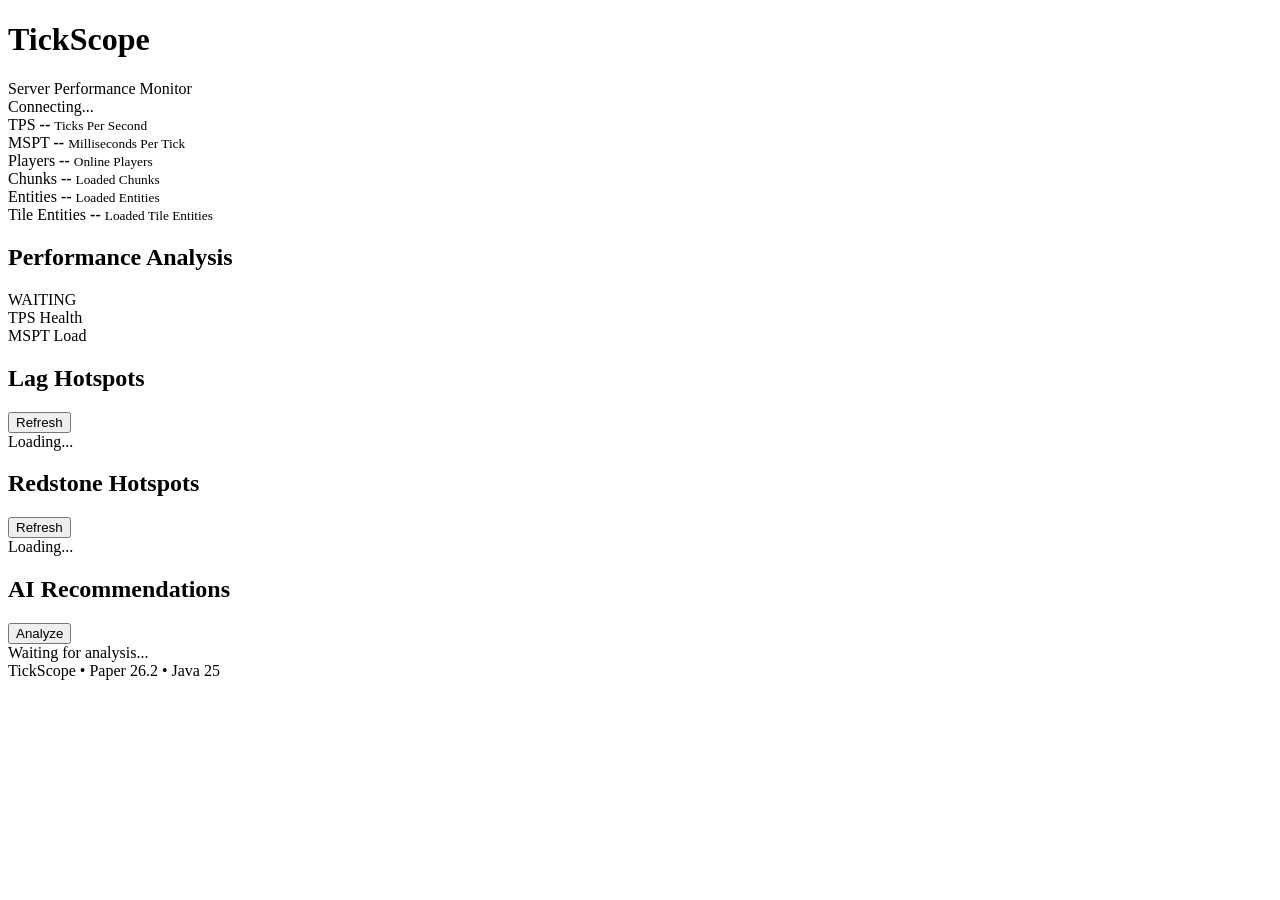
==== web/index.html @ 681cf56f "Add initial HTML structure for TickScope Dashboard" ====
<!DOCTYPE html>
<html lang="en">
<head>
    <meta charset="UTF-8">
    <meta name="viewport" content="width=device-width, initial-scale=1.0">

    <title>TickScope Dashboard</title>

    <link rel="stylesheet" href="style.css">
</head>

<body>

<header class="topbar">
    <div>
        <h1>TickScope</h1>
        <span>Server Performance Monitor</span>
    </div>

    <div class="status">
        <span id="statusDot"></span>
        <span id="connection">Connecting...</span>
    </div>
</header>

<main>

    <section class="cards">

        <div class="card">
            <span>TPS</span>
            <strong id="tps">--</strong>
            <small>Ticks Per Second</small>
        </div>

        <div class="card">
            <span>MSPT</span>
            <strong id="mspt">--</strong>
            <small>Milliseconds Per Tick</small>
        </div>

        <div class="card">
            <span>Players</span>
            <strong id="players">--</strong>
            <small>Online Players</small>
        </div>

        <div class="card">
            <span>Chunks</span>
            <strong id="chunks">--</strong>
            <small>Loaded Chunks</small>
        </div>

        <div class="card">
            <span>Entities</span>
            <strong id="entities">--</strong>
            <small>Loaded Entities</small>
        </div>

        <div class="card">
            <span>Tile Entities</span>
            <strong id="tiles">--</strong>
            <small>Loaded Tile Entities</small>
        </div>

    </section>


    <section class="panel">

        <div class="panel-title">
            <h2>Performance Analysis</h2>
            <span id="severity">WAITING</span>
        </div>

        <div class="analysis">

            <div class="analysis-row">
                <span>TPS Health</span>

                <div class="bar">
                    <div id="tpsBar"></div>
                </div>
            </div>

            <div class="analysis-row">
                <span>MSPT Load</span>

                <div class="bar">
                    <div id="msptBar"></div>
                </div>
            </div>

        </div>

    </section>


    <section class="panel">

        <div class="panel-title">
            <h2>Lag Hotspots</h2>
            <button onclick="loadHotspots()">Refresh</button>
        </div>

        <div id="hotspots" class="list">
            Loading...
        </div>

    </section>


    <section class="panel">

        <div class="panel-title">
            <h2>Redstone Hotspots</h2>
            <button onclick="loadRedstone()">Refresh</button>
        </div>

        <div id="redstone" class="list">
            Loading...
        </div>

    </section>


    <section class="panel">

        <div class="panel-title">
            <h2>AI Recommendations</h2>
            <button onclick="loadRecommendations()">Analyze</button>
        </div>

        <div id="recommendations" class="list">
            Waiting for analysis...
        </div>

    </section>

</main>

<footer>
    TickScope • Paper 26.2 • Java 25
</footer>

<script src="app.js"></script>

</body>
              </html>
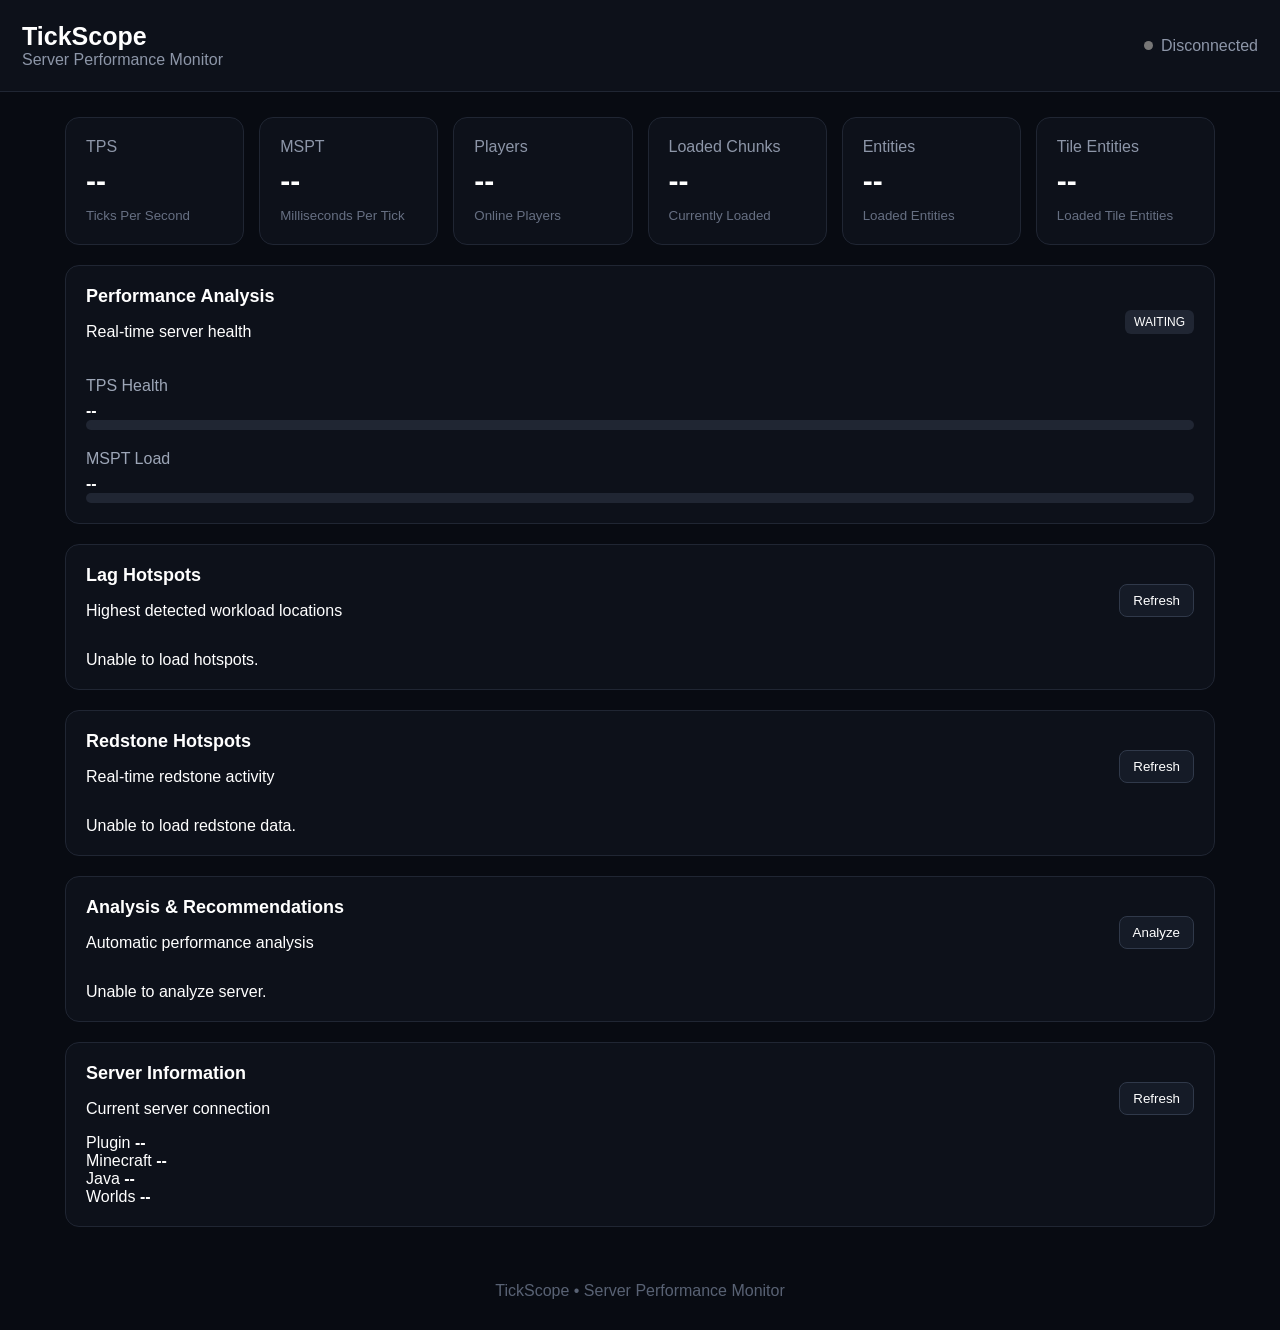
==== commit 5f0d384c: "Refactor HTML structure and improve formatting" ====
--- a/web/index.html
+++ b/web/index.html
@@ -2,148 +2,452 @@
 <html lang="en">
 <head>
     <meta charset="UTF-8">
-    <meta name="viewport" content="width=device-width, initial-scale=1.0">
+
+    <meta
+        name="viewport"
+        content="width=device-width, initial-scale=1.0"
+    >
+
+    <meta
+        name="theme-color"
+        content="#080b12"
+    >
 
     <title>TickScope Dashboard</title>
 
-    <link rel="stylesheet" href="style.css">
+    <link
+        rel="stylesheet"
+        href="style.css"
+    >
 </head>
 
 <body>
 
 <header class="topbar">
-    <div>
+
+    <div class="brand">
+
         <h1>TickScope</h1>
-        <span>Server Performance Monitor</span>
+
+        <span>
+            Server Performance Monitor
+        </span>
+
     </div>
 
     <div class="status">
+
         <span id="statusDot"></span>
-        <span id="connection">Connecting...</span>
+
+        <span id="connection">
+            Connecting...
+        </span>
+
     </div>
+
 </header>
 
+
 <main>
 
+    <!-- PERFORMANCE CARDS -->
+
     <section class="cards">
 
         <div class="card">
             <span>TPS</span>
-            <strong id="tps">--</strong>
-            <small>Ticks Per Second</small>
-        </div>
+
+            <strong id="tps">
+                --
+            </strong>
+
+            <small>
+                Ticks Per Second
+            </small>
+        </div>
+
 
         <div class="card">
             <span>MSPT</span>
-            <strong id="mspt">--</strong>
-            <small>Milliseconds Per Tick</small>
-        </div>
+
+            <strong id="mspt">
+                --
+            </strong>
+
+            <small>
+                Milliseconds Per Tick
+            </small>
+        </div>
+
 
         <div class="card">
             <span>Players</span>
-            <strong id="players">--</strong>
-            <small>Online Players</small>
-        </div>
-
-        <div class="card">
-            <span>Chunks</span>
-            <strong id="chunks">--</strong>
-            <small>Loaded Chunks</small>
-        </div>
+
+            <strong id="players">
+                --
+            </strong>
+
+            <small>
+                Online Players
+            </small>
+        </div>
+
+
+        <div class="card">
+            <span>Loaded Chunks</span>
+
+            <strong id="chunks">
+                --
+            </strong>
+
+            <small>
+                Currently Loaded
+            </small>
+        </div>
+
 
         <div class="card">
             <span>Entities</span>
-            <strong id="entities">--</strong>
-            <small>Loaded Entities</small>
-        </div>
+
+            <strong id="entities">
+                --
+            </strong>
+
+            <small>
+                Loaded Entities
+            </small>
+        </div>
+
 
         <div class="card">
             <span>Tile Entities</span>
-            <strong id="tiles">--</strong>
-            <small>Loaded Tile Entities</small>
-        </div>
-
-    </section>
-
+
+            <strong id="tiles">
+                --
+            </strong>
+
+            <small>
+                Loaded Tile Entities
+            </small>
+        </div>
+
+    </section>
+
+
+    <!-- PERFORMANCE ANALYSIS -->
 
     <section class="panel">
 
         <div class="panel-title">
-            <h2>Performance Analysis</h2>
-            <span id="severity">WAITING</span>
-        </div>
+
+            <div>
+                <h2>
+                    Performance Analysis
+                </h2>
+
+                <p>
+                    Real-time server health
+                </p>
+            </div>
+
+            <span
+                id="severity"
+                class="severity"
+            >
+                WAITING
+            </span>
+
+        </div>
+
 
         <div class="analysis">
 
             <div class="analysis-row">
-                <span>TPS Health</span>
+
+                <div class="analysis-label">
+
+                    <span>
+                        TPS Health
+                    </span>
+
+                    <strong id="tpsValue">
+                        --
+                    </strong>
+
+                </div>
 
                 <div class="bar">
-                    <div id="tpsBar"></div>
+
+                    <div
+                        id="tpsBar"
+                        class="bar-fill"
+                    ></div>
+
                 </div>
-            </div>
+
+            </div>
+
 
             <div class="analysis-row">
-                <span>MSPT Load</span>
+
+                <div class="analysis-label">
+
+                    <span>
+                        MSPT Load
+                    </span>
+
+                    <strong id="msptValue">
+                        --
+                    </strong>
+
+                </div>
 
                 <div class="bar">
-                    <div id="msptBar"></div>
+
+                    <div
+                        id="msptBar"
+                        class="bar-fill"
+                    ></div>
+
                 </div>
-            </div>
-
-        </div>
-
-    </section>
-
+
+            </div>
+
+        </div>
+
+    </section>
+
+
+    <!-- LAG HOTSPOTS -->
 
     <section class="panel">
 
         <div class="panel-title">
-            <h2>Lag Hotspots</h2>
-            <button onclick="loadHotspots()">Refresh</button>
-        </div>
-
-        <div id="hotspots" class="list">
-            Loading...
-        </div>
-
-    </section>
-
+
+            <div>
+
+                <h2>
+                    Lag Hotspots
+                </h2>
+
+                <p>
+                    Highest detected workload locations
+                </p>
+
+            </div>
+
+            <button
+                type="button"
+                onclick="loadHotspots()"
+            >
+                Refresh
+            </button>
+
+        </div>
+
+
+        <div
+            id="hotspots"
+            class="list"
+        >
+            <div class="empty">
+                Loading...
+            </div>
+        </div>
+
+    </section>
+
+
+    <!-- REDSTONE -->
 
     <section class="panel">
 
         <div class="panel-title">
-            <h2>Redstone Hotspots</h2>
-            <button onclick="loadRedstone()">Refresh</button>
-        </div>
-
-        <div id="redstone" class="list">
-            Loading...
-        </div>
-
-    </section>
-
+
+            <div>
+
+                <h2>
+                    Redstone Hotspots
+                </h2>
+
+                <p>
+                    Real-time redstone activity
+                </p>
+
+            </div>
+
+            <button
+                type="button"
+                onclick="loadRedstone()"
+            >
+                Refresh
+            </button>
+
+        </div>
+
+
+        <div
+            id="redstone"
+            class="list"
+        >
+            <div class="empty">
+                Loading...
+            </div>
+        </div>
+
+    </section>
+
+
+    <!-- RECOMMENDATIONS -->
 
     <section class="panel">
 
         <div class="panel-title">
-            <h2>AI Recommendations</h2>
-            <button onclick="loadRecommendations()">Analyze</button>
-        </div>
-
-        <div id="recommendations" class="list">
-            Waiting for analysis...
+
+            <div>
+
+                <h2>
+                    Analysis & Recommendations
+                </h2>
+
+                <p>
+                    Automatic performance analysis
+                </p>
+
+            </div>
+
+            <button
+                type="button"
+                onclick="loadRecommendations()"
+            >
+                Analyze
+            </button>
+
+        </div>
+
+
+        <div
+            id="recommendations"
+            class="list"
+        >
+            <div class="empty">
+                Waiting for analysis...
+            </div>
+        </div>
+
+    </section>
+
+
+    <!-- SERVER INFO -->
+
+    <section class="panel">
+
+        <div class="panel-title">
+
+            <div>
+
+                <h2>
+                    Server Information
+                </h2>
+
+                <p>
+                    Current server connection
+                </p>
+
+            </div>
+
+            <button
+                type="button"
+                onclick="loadServerInfo()"
+            >
+                Refresh
+            </button>
+
+        </div>
+
+
+        <div
+            id="serverInfo"
+            class="server-grid"
+        >
+
+            <div class="info-box">
+
+                <span>
+                    Plugin
+                </span>
+
+                <strong id="pluginVersion">
+                    --
+                </strong>
+
+            </div>
+
+
+            <div class="info-box">
+
+                <span>
+                    Minecraft
+                </span>
+
+                <strong id="minecraftVersion">
+                    --
+                </strong>
+
+            </div>
+
+
+            <div class="info-box">
+
+                <span>
+                    Java
+                </span>
+
+                <strong id="javaVersion">
+                    --
+                </strong>
+
+            </div>
+
+
+            <div class="info-box">
+
+                <span>
+                    Worlds
+                </span>
+
+                <strong id="worldCount">
+                    --
+                </strong>
+
+            </div>
+
         </div>
 
     </section>
 
 </main>
 
+
 <footer>
-    TickScope • Paper 26.2 • Java 25
+
+    TickScope
+    <span>•</span>
+    Server Performance Monitor
+
 </footer>
 
+
+<!--
+    IMPORTANT:
+    config.js MUST load before app.js.
+    Never put the server token directly
+    into this HTML file.
+-->
+
+<script src="config.js"></script>
+
 <script src="app.js"></script>
 
 </body>
-              </html>
+                </html>
--- a/web/style.css
+++ b/web/style.css
@@ -0,0 +1,192 @@
+* {
+    box-sizing: border-box;
+}
+
+body {
+    margin: 0;
+    font-family: Arial, sans-serif;
+    background: #080b12;
+    color: #ffffff;
+}
+
+.topbar {
+    display: flex;
+    justify-content: space-between;
+    align-items: center;
+    padding: 22px;
+    border-bottom: 1px solid #202633;
+    background: #0d111a;
+}
+
+.topbar h1 {
+    margin: 0;
+    font-size: 25px;
+}
+
+.topbar span {
+    color: #8d96a8;
+}
+
+.status {
+    display: flex;
+    align-items: center;
+    gap: 8px;
+}
+
+#statusDot {
+    width: 9px;
+    height: 9px;
+    border-radius: 50%;
+    background: #777;
+}
+
+main {
+    max-width: 1200px;
+    margin: auto;
+    padding: 25px;
+}
+
+.cards {
+    display: grid;
+    grid-template-columns:
+        repeat(auto-fit, minmax(170px, 1fr));
+
+    gap: 15px;
+}
+
+.card {
+    padding: 20px;
+    border: 1px solid #202633;
+    border-radius: 14px;
+    background: #0d111a;
+}
+
+.card span {
+    display: block;
+    color: #8d96a8;
+}
+
+.card strong {
+    display: block;
+    font-size: 30px;
+    margin: 8px 0;
+}
+
+.card small {
+    color: #666f82;
+}
+
+.panel {
+    margin-top: 20px;
+    padding: 20px;
+
+    border: 1px solid #202633;
+    border-radius: 14px;
+
+    background: #0d111a;
+}
+
+.panel-title {
+    display: flex;
+    align-items: center;
+    justify-content: space-between;
+}
+
+.panel-title h2 {
+    margin: 0;
+    font-size: 18px;
+}
+
+button {
+    border: 1px solid #30394a;
+    background: #151b27;
+    color: white;
+
+    border-radius: 8px;
+    padding: 8px 13px;
+
+    cursor: pointer;
+}
+
+.analysis-row {
+    margin-top: 20px;
+}
+
+.analysis-row span {
+    display: block;
+    margin-bottom: 7px;
+    color: #9da6b7;
+}
+
+.bar {
+    height: 10px;
+    background: #202633;
+    border-radius: 10px;
+    overflow: hidden;
+}
+
+.bar div {
+    height: 100%;
+    width: 0%;
+    transition: width .4s ease;
+    background: #ffffff;
+}
+
+.list {
+    margin-top: 15px;
+}
+
+.item {
+    padding: 13px;
+    margin-bottom: 8px;
+
+    border: 1px solid #202633;
+    border-radius: 9px;
+
+    background: #10151f;
+}
+
+.item strong {
+    display: block;
+    margin-bottom: 5px;
+}
+
+.item small {
+    color: #8d96a8;
+}
+
+#severity {
+    font-size: 12px;
+    padding: 5px 9px;
+    border-radius: 6px;
+    background: #202633;
+}
+
+footer {
+    text-align: center;
+    padding: 30px;
+    color: #596274;
+}
+
+@media (max-width: 600px) {
+
+    .topbar {
+        padding: 17px;
+    }
+
+    main {
+        padding: 15px;
+    }
+
+    .cards {
+        grid-template-columns: repeat(2, 1fr);
+    }
+
+    .card {
+        padding: 15px;
+    }
+
+    .card strong {
+        font-size: 24px;
+    }
+}
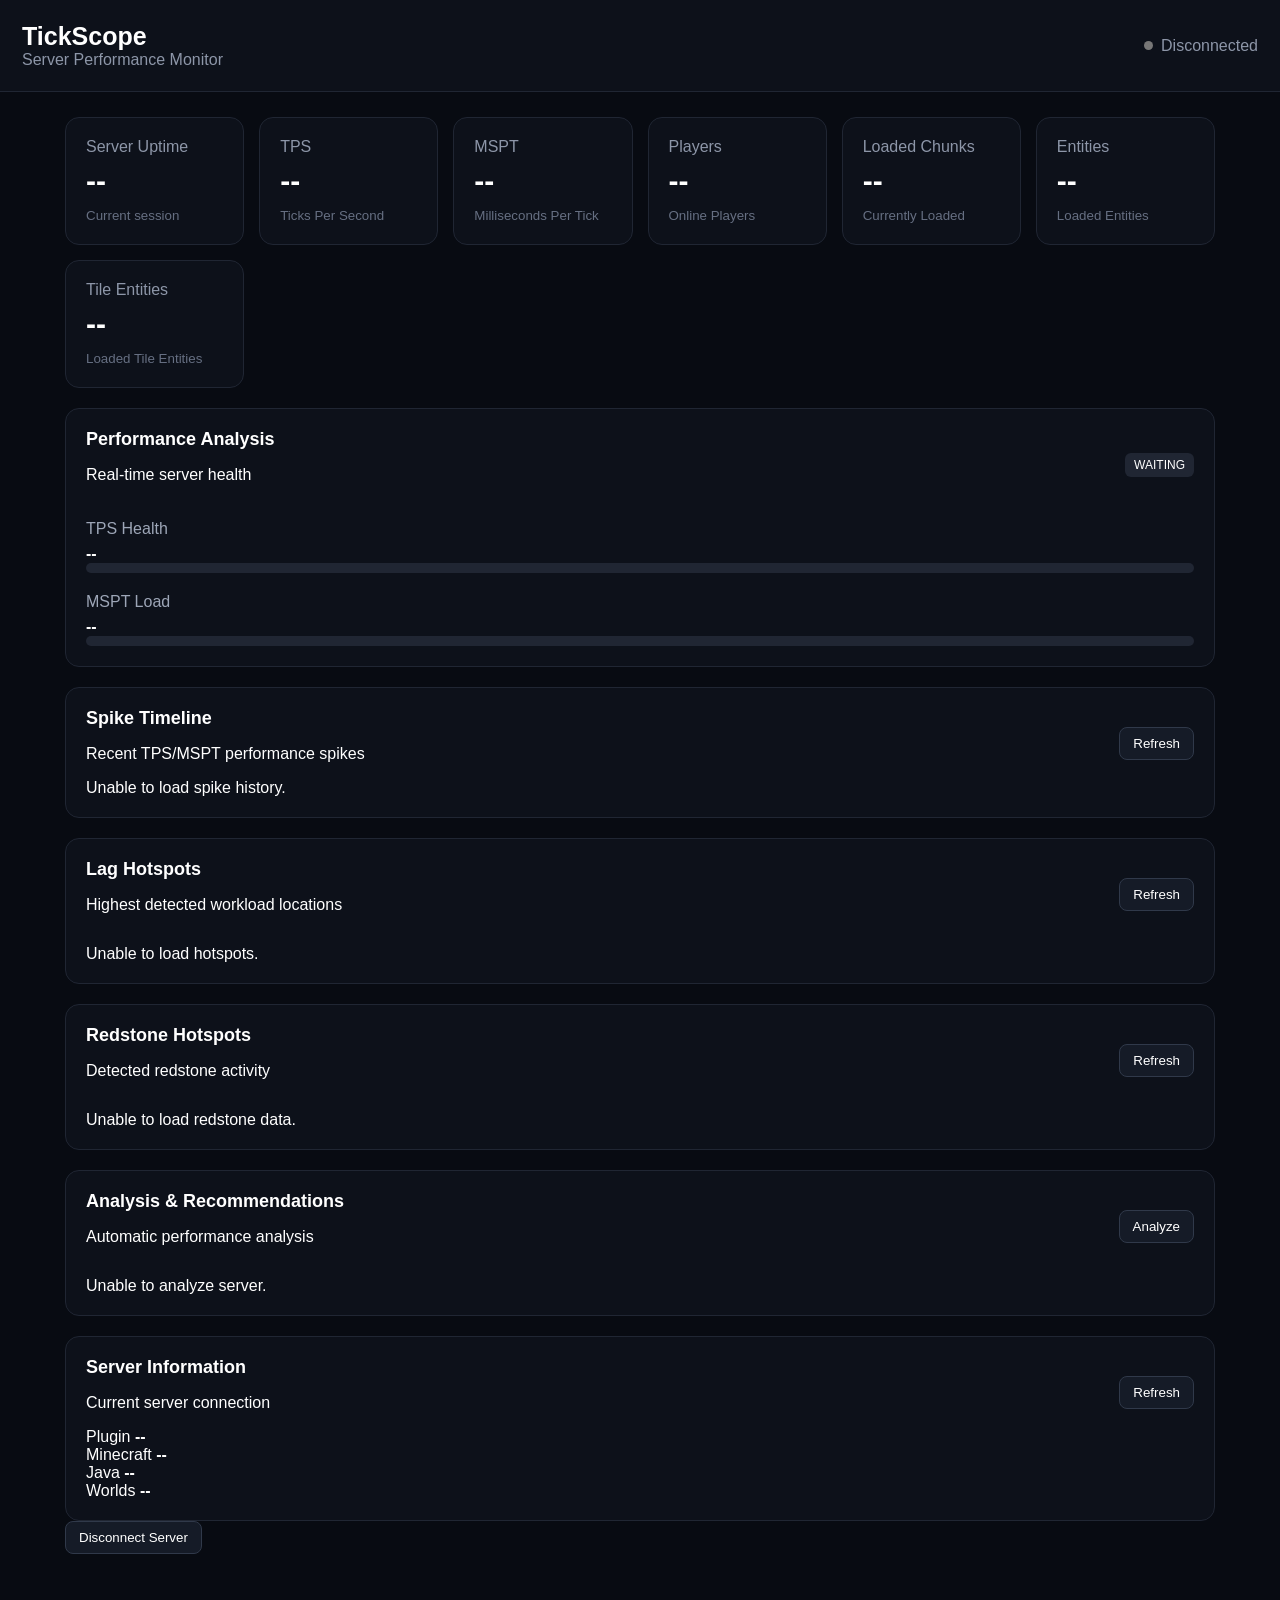
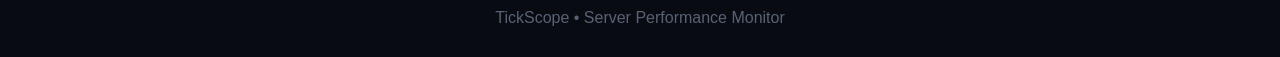
==== commit ac13581c: "Refactor performance cards and add disconnect button" ====
--- a/web/index.html
+++ b/web/index.html
@@ -26,13 +26,11 @@
 <header class="topbar">
 
     <div class="brand">
-
         <h1>TickScope</h1>
 
         <span>
             Server Performance Monitor
         </span>
-
     </div>
 
     <div class="status">
@@ -50,12 +48,32 @@
 
 <main>
 
-    <!-- PERFORMANCE CARDS -->
+    <!-- UPTIME -->
 
     <section class="cards">
 
         <div class="card">
-            <span>TPS</span>
+
+            <span>
+                Server Uptime
+            </span>
+
+            <strong id="uptime">
+                --
+            </strong>
+
+            <small>
+                Current session
+            </small>
+
+        </div>
+
+
+        <div class="card">
+
+            <span>
+                TPS
+            </span>
 
             <strong id="tps">
                 --
@@ -64,11 +82,15 @@
             <small>
                 Ticks Per Second
             </small>
-        </div>
-
-
-        <div class="card">
-            <span>MSPT</span>
+
+        </div>
+
+
+        <div class="card">
+
+            <span>
+                MSPT
+            </span>
 
             <strong id="mspt">
                 --
@@ -77,11 +99,15 @@
             <small>
                 Milliseconds Per Tick
             </small>
-        </div>
-
-
-        <div class="card">
-            <span>Players</span>
+
+        </div>
+
+
+        <div class="card">
+
+            <span>
+                Players
+            </span>
 
             <strong id="players">
                 --
@@ -90,11 +116,15 @@
             <small>
                 Online Players
             </small>
-        </div>
-
-
-        <div class="card">
-            <span>Loaded Chunks</span>
+
+        </div>
+
+
+        <div class="card">
+
+            <span>
+                Loaded Chunks
+            </span>
 
             <strong id="chunks">
                 --
@@ -103,11 +133,15 @@
             <small>
                 Currently Loaded
             </small>
-        </div>
-
-
-        <div class="card">
-            <span>Entities</span>
+
+        </div>
+
+
+        <div class="card">
+
+            <span>
+                Entities
+            </span>
 
             <strong id="entities">
                 --
@@ -116,11 +150,15 @@
             <small>
                 Loaded Entities
             </small>
-        </div>
-
-
-        <div class="card">
-            <span>Tile Entities</span>
+
+        </div>
+
+
+        <div class="card">
+
+            <span>
+                Tile Entities
+            </span>
 
             <strong id="tiles">
                 --
@@ -129,18 +167,20 @@
             <small>
                 Loaded Tile Entities
             </small>
-        </div>
-
-    </section>
-
-
-    <!-- PERFORMANCE ANALYSIS -->
+
+        </div>
+
+    </section>
+
+
+    <!-- PERFORMANCE -->
 
     <section class="panel">
 
         <div class="panel-title">
 
             <div>
+
                 <h2>
                     Performance Analysis
                 </h2>
@@ -148,6 +188,7 @@
                 <p>
                     Real-time server health
                 </p>
+
             </div>
 
             <span
@@ -211,6 +252,48 @@
 
                 </div>
 
+            </div>
+
+        </div>
+
+    </section>
+
+
+    <!-- SPIKE TIMELINE -->
+
+    <section class="panel">
+
+        <div class="panel-title">
+
+            <div>
+
+                <h2>
+                    Spike Timeline
+                </h2>
+
+                <p>
+                    Recent TPS/MSPT performance spikes
+                </p>
+
+            </div>
+
+            <button
+                type="button"
+                onclick="loadSpikes()"
+            >
+                Refresh
+            </button>
+
+        </div>
+
+
+        <div
+            id="spikes"
+            class="timeline"
+        >
+
+            <div class="empty">
+                Loading spike history...
             </div>
 
         </div>
@@ -250,9 +333,11 @@
             id="hotspots"
             class="list"
         >
+
             <div class="empty">
                 Loading...
             </div>
+
         </div>
 
     </section>
@@ -271,7 +356,7 @@
                 </h2>
 
                 <p>
-                    Real-time redstone activity
+                    Detected redstone activity
                 </p>
 
             </div>
@@ -290,9 +375,11 @@
             id="redstone"
             class="list"
         >
+
             <div class="empty">
                 Loading...
             </div>
+
         </div>
 
     </section>
@@ -330,9 +417,11 @@
             id="recommendations"
             class="list"
         >
+
             <div class="empty">
                 Waiting for analysis...
             </div>
+
         </div>
 
     </section>
@@ -366,10 +455,7 @@
         </div>
 
 
-        <div
-            id="serverInfo"
-            class="server-grid"
-        >
+        <div class="server-grid">
 
             <div class="info-box">
 
@@ -426,6 +512,20 @@
 
     </section>
 
+
+    <!-- DISCONNECT -->
+
+    <section class="disconnect-area">
+
+        <button
+            type="button"
+            onclick="disconnectServer()"
+        >
+            Disconnect Server
+        </button>
+
+    </section>
+
 </main>
 
 
@@ -438,16 +538,13 @@
 </footer>
 
 
-<!--
-    IMPORTANT:
-    config.js MUST load before app.js.
-    Never put the server token directly
-    into this HTML file.
--->
-
 <script src="config.js"></script>
 
 <script src="app.js"></script>
+
+<script src="spikes.js"></script>
+
+<script src="logout.js"></script>
 
 </body>
                 </html>
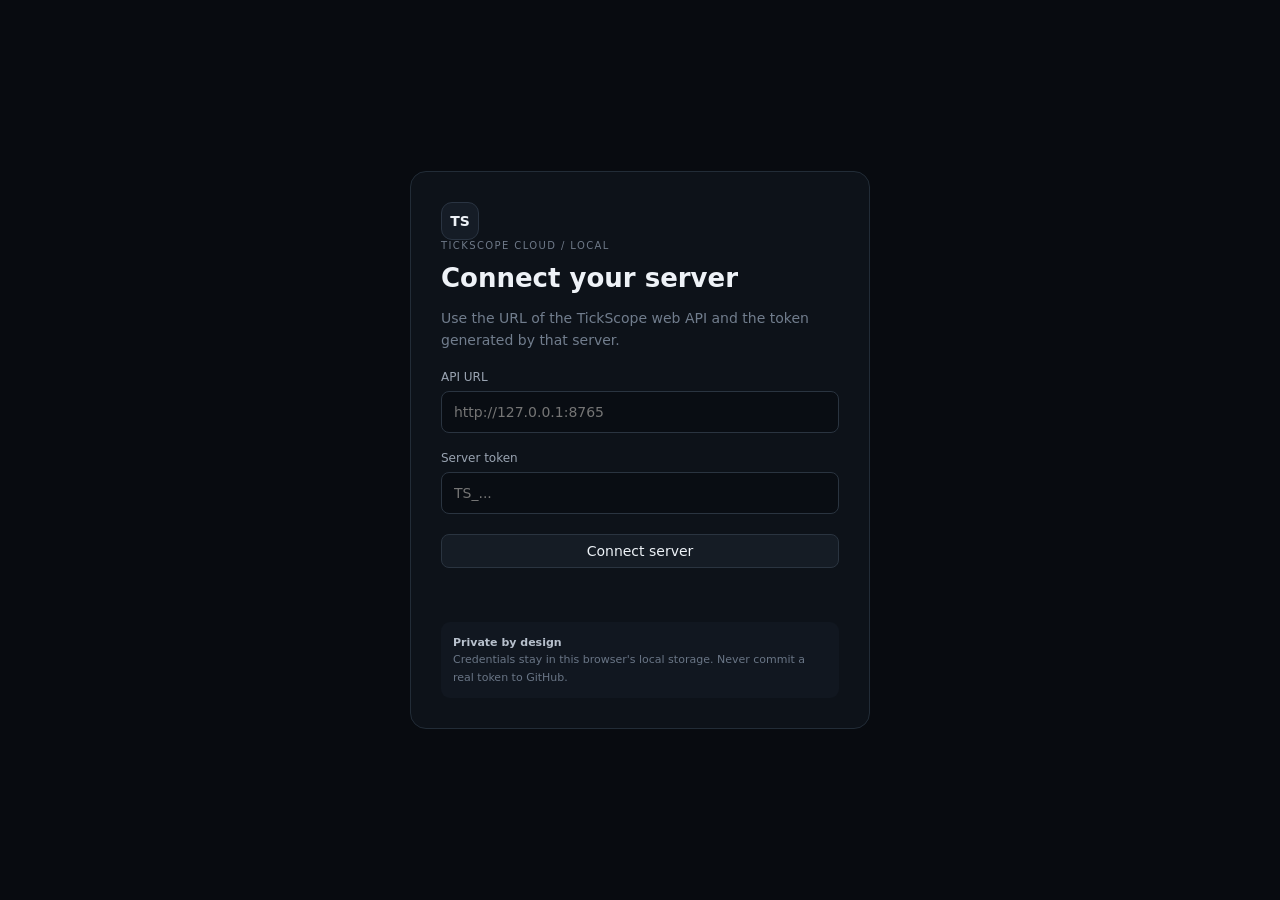
==== commit e8076cae: "Add files via upload" ====
--- a/web/index.html
+++ b/web/index.html
@@ -1,550 +1,49 @@
-<!DOCTYPE html>
+<!doctype html>
 <html lang="en">
 <head>
-    <meta charset="UTF-8">
-
-    <meta
-        name="viewport"
-        content="width=device-width, initial-scale=1.0"
-    >
-
-    <meta
-        name="theme-color"
-        content="#080b12"
-    >
-
-    <title>TickScope Dashboard</title>
-
-    <link
-        rel="stylesheet"
-        href="style.css"
-    >
+<meta charset="utf-8"><meta name="viewport" content="width=device-width,initial-scale=1">
+<title>TickScope • Dashboard</title><link rel="stylesheet" href="style.css">
 </head>
-
 <body>
-
-<header class="topbar">
-
-    <div class="brand">
-        <h1>TickScope</h1>
-
-        <span>
-            Server Performance Monitor
-        </span>
-    </div>
-
-    <div class="status">
-
-        <span id="statusDot"></span>
-
-        <span id="connection">
-            Connecting...
-        </span>
-
-    </div>
-
-</header>
-
-
-<main>
-
-    <!-- UPTIME -->
-
-    <section class="cards">
-
-        <div class="card">
-
-            <span>
-                Server Uptime
-            </span>
-
-            <strong id="uptime">
-                --
-            </strong>
-
-            <small>
-                Current session
-            </small>
-
-        </div>
-
-
-        <div class="card">
-
-            <span>
-                TPS
-            </span>
-
-            <strong id="tps">
-                --
-            </strong>
-
-            <small>
-                Ticks Per Second
-            </small>
-
-        </div>
-
-
-        <div class="card">
-
-            <span>
-                MSPT
-            </span>
-
-            <strong id="mspt">
-                --
-            </strong>
-
-            <small>
-                Milliseconds Per Tick
-            </small>
-
-        </div>
-
-
-        <div class="card">
-
-            <span>
-                Players
-            </span>
-
-            <strong id="players">
-                --
-            </strong>
-
-            <small>
-                Online Players
-            </small>
-
-        </div>
-
-
-        <div class="card">
-
-            <span>
-                Loaded Chunks
-            </span>
-
-            <strong id="chunks">
-                --
-            </strong>
-
-            <small>
-                Currently Loaded
-            </small>
-
-        </div>
-
-
-        <div class="card">
-
-            <span>
-                Entities
-            </span>
-
-            <strong id="entities">
-                --
-            </strong>
-
-            <small>
-                Loaded Entities
-            </small>
-
-        </div>
-
-
-        <div class="card">
-
-            <span>
-                Tile Entities
-            </span>
-
-            <strong id="tiles">
-                --
-            </strong>
-
-            <small>
-                Loaded Tile Entities
-            </small>
-
-        </div>
-
-    </section>
-
-
-    <!-- PERFORMANCE -->
-
-    <section class="panel">
-
-        <div class="panel-title">
-
-            <div>
-
-                <h2>
-                    Performance Analysis
-                </h2>
-
-                <p>
-                    Real-time server health
-                </p>
-
-            </div>
-
-            <span
-                id="severity"
-                class="severity"
-            >
-                WAITING
-            </span>
-
-        </div>
-
-
-        <div class="analysis">
-
-            <div class="analysis-row">
-
-                <div class="analysis-label">
-
-                    <span>
-                        TPS Health
-                    </span>
-
-                    <strong id="tpsValue">
-                        --
-                    </strong>
-
-                </div>
-
-                <div class="bar">
-
-                    <div
-                        id="tpsBar"
-                        class="bar-fill"
-                    ></div>
-
-                </div>
-
-            </div>
-
-
-            <div class="analysis-row">
-
-                <div class="analysis-label">
-
-                    <span>
-                        MSPT Load
-                    </span>
-
-                    <strong id="msptValue">
-                        --
-                    </strong>
-
-                </div>
-
-                <div class="bar">
-
-                    <div
-                        id="msptBar"
-                        class="bar-fill"
-                    ></div>
-
-                </div>
-
-            </div>
-
-        </div>
-
-    </section>
-
-
-    <!-- SPIKE TIMELINE -->
-
-    <section class="panel">
-
-        <div class="panel-title">
-
-            <div>
-
-                <h2>
-                    Spike Timeline
-                </h2>
-
-                <p>
-                    Recent TPS/MSPT performance spikes
-                </p>
-
-            </div>
-
-            <button
-                type="button"
-                onclick="loadSpikes()"
-            >
-                Refresh
-            </button>
-
-        </div>
-
-
-        <div
-            id="spikes"
-            class="timeline"
-        >
-
-            <div class="empty">
-                Loading spike history...
-            </div>
-
-        </div>
-
-    </section>
-
-
-    <!-- LAG HOTSPOTS -->
-
-    <section class="panel">
-
-        <div class="panel-title">
-
-            <div>
-
-                <h2>
-                    Lag Hotspots
-                </h2>
-
-                <p>
-                    Highest detected workload locations
-                </p>
-
-            </div>
-
-            <button
-                type="button"
-                onclick="loadHotspots()"
-            >
-                Refresh
-            </button>
-
-        </div>
-
-
-        <div
-            id="hotspots"
-            class="list"
-        >
-
-            <div class="empty">
-                Loading...
-            </div>
-
-        </div>
-
-    </section>
-
-
-    <!-- REDSTONE -->
-
-    <section class="panel">
-
-        <div class="panel-title">
-
-            <div>
-
-                <h2>
-                    Redstone Hotspots
-                </h2>
-
-                <p>
-                    Detected redstone activity
-                </p>
-
-            </div>
-
-            <button
-                type="button"
-                onclick="loadRedstone()"
-            >
-                Refresh
-            </button>
-
-        </div>
-
-
-        <div
-            id="redstone"
-            class="list"
-        >
-
-            <div class="empty">
-                Loading...
-            </div>
-
-        </div>
-
-    </section>
-
-
-    <!-- RECOMMENDATIONS -->
-
-    <section class="panel">
-
-        <div class="panel-title">
-
-            <div>
-
-                <h2>
-                    Analysis & Recommendations
-                </h2>
-
-                <p>
-                    Automatic performance analysis
-                </p>
-
-            </div>
-
-            <button
-                type="button"
-                onclick="loadRecommendations()"
-            >
-                Analyze
-            </button>
-
-        </div>
-
-
-        <div
-            id="recommendations"
-            class="list"
-        >
-
-            <div class="empty">
-                Waiting for analysis...
-            </div>
-
-        </div>
-
-    </section>
-
-
-    <!-- SERVER INFO -->
-
-    <section class="panel">
-
-        <div class="panel-title">
-
-            <div>
-
-                <h2>
-                    Server Information
-                </h2>
-
-                <p>
-                    Current server connection
-                </p>
-
-            </div>
-
-            <button
-                type="button"
-                onclick="loadServerInfo()"
-            >
-                Refresh
-            </button>
-
-        </div>
-
-
-        <div class="server-grid">
-
-            <div class="info-box">
-
-                <span>
-                    Plugin
-                </span>
-
-                <strong id="pluginVersion">
-                    --
-                </strong>
-
-            </div>
-
-
-            <div class="info-box">
-
-                <span>
-                    Minecraft
-                </span>
-
-                <strong id="minecraftVersion">
-                    --
-                </strong>
-
-            </div>
-
-
-            <div class="info-box">
-
-                <span>
-                    Java
-                </span>
-
-                <strong id="javaVersion">
-                    --
-                </strong>
-
-            </div>
-
-
-            <div class="info-box">
-
-                <span>
-                    Worlds
-                </span>
-
-                <strong id="worldCount">
-                    --
-                </strong>
-
-            </div>
-
-        </div>
-
-    </section>
-
-
-    <!-- DISCONNECT -->
-
-    <section class="disconnect-area">
-
-        <button
-            type="button"
-            onclick="disconnectServer()"
-        >
-            Disconnect Server
-        </button>
-
-    </section>
-
-</main>
-
-
-<footer>
-
-    TickScope
-    <span>•</span>
-    Server Performance Monitor
-
-</footer>
-
-
-<script src="config.js"></script>
-
-<script src="app.js"></script>
-
-<script src="spikes.js"></script>
-
-<script src="logout.js"></script>
-
-</body>
-                </html>
+<div class="app">
+<aside class="sidebar">
+  <div class="side-brand"><div class="logo">TS</div><div><b>TickScope</b><small>Performance Monitor</small></div></div>
+  <nav>
+    <button class="nav active" data-target="overview">◉ <span>Overview</span></button>
+    <button class="nav" data-target="hotspots">⌁ <span>Lag Chunks</span></button>
+    <button class="nav" data-target="redstone">◆ <span>Redstone</span></button>
+    <button class="nav" data-target="entities">● <span>Entities</span></button>
+    <button class="nav" data-target="tiles">▦ <span>Tile Entities</span></button>
+    <button class="nav" data-target="spikes">↯ <span>Spikes</span></button>
+    <button class="nav" data-target="analysis">✦ <span>Analysis</span></button>
+    <button class="nav" data-target="server">⚙ <span>Server</span></button>
+    <button class="nav" data-target="admin">◆ <span>Admin Actions</span></button>
+  </nav>
+  <div class="side-bottom"><button class="nav" onclick="disconnectServer()">⇥ <span>Disconnect</span></button></div>
+</aside>
+<div class="content">
+<header class="header"><div><div class="eyebrow">REAL-TIME SERVER TELEMETRY</div><h1 id="pageTitle">Overview</h1></div><div class="connection-pill"><i id="statusDot"></i><span id="connection">Connecting</span></div></header>
+<section id="overview" class="view active">
+<div class="hero-grid">
+ <div class="metric hero"><span>TPS</span><b id="tps">--</b><small>Target 20.00</small><div class="mini-bar"><i id="tpsBar"></i></div></div>
+ <div class="metric"><span>MSPT</span><b id="mspt">--</b><small>50ms budget</small><div class="mini-bar"><i id="msptBar"></i></div></div>
+ <div class="metric"><span>Players</span><b id="players">--</b><small>Online now</small></div>
+ <div class="metric"><span>Uptime</span><b id="uptime">--</b><small>Server session</small></div>
+</div>
+<div class="grid two">
+ <div class="panel"><div class="panel-head"><div><h2>Live analysis</h2><p>Current performance health</p></div><strong id="severity" class="badge">WAITING</strong></div><div class="analysis"><div><span>TPS health</span><div class="bar"><i id="analysisTps"></i></div></div><div><span>MSPT load</span><div class="bar"><i id="analysisMspt"></i></div></div></div></div>
+ <div class="panel"><div class="panel-head"><div><h2>Server load</h2><p>Loaded resources</p></div></div><div class="stats"><div><b id="chunks">--</b><span>Chunks</span></div><div><b id="entities">--</b><span>Entities</span></div><div><b id="tiles">--</b><span>Tile entities</span></div></div></div>
+</div>
+<div class="panel"><div class="panel-head"><div><h2>Recent spikes</h2><p>Latest performance events</p></div><button onclick="loadSpikes()">Refresh</button></div><div id="spikesHome" class="list"></div></div>
+</section>
+<section id="hotspots" class="view"><div class="panel"><div class="panel-head"><div><h2>Lag chunks & hotspots</h2><p>Loaded chunks only • accurate block coordinates</p></div><button onclick="loadHotspots()">Refresh</button></div><div id="hotspotsList" class="list"></div></div></section>
+<section id="redstone" class="view"><div class="panel"><div class="panel-head"><div><h2>Redstone activity</h2><p>Hot locations with nearest player context</p></div><button onclick="loadRedstone()">Refresh</button></div><div id="redstoneList" class="list"></div></div></section>
+<section id="entities" class="view"><div class="panel"><div class="panel-head"><div><h2>Entity hotspots</h2><p>Entity type concentration by loaded chunk</p></div><button onclick="loadEntities()">Refresh</button></div><div id="entitiesList" class="list"></div></div></section>
+<section id="tiles" class="view"><div class="panel"><div class="panel-head"><div><h2>Tile entity hotspots</h2><p>Containers and other block entities</p></div><button onclick="loadTiles()">Refresh</button></div><div id="tilesList" class="list"></div></div></section>
+<section id="spikes" class="view"><div class="panel"><div class="panel-head"><div><h2>Spike timeline</h2><p>Historical TPS/MSPT degradation</p></div><button onclick="loadSpikes()">Refresh</button></div><div id="spikesList" class="list"></div></div></section>
+<section id="analysis" class="view"><div class="panel"><div class="panel-head"><div><h2>Recommendations</h2><p>Rule-based analysis from live telemetry</p></div><button onclick="loadRecommendations()">Analyze</button></div><div id="recommendations" class="list"></div></div></section>
+<section id="admin" class="view"><div class="panel"><div class="panel-head"><div><h2>Admin Actions</h2><p>Explicitly triggered remediation tools • protected by the server token</p></div></div><div class="admin-form"><input id="adminWorld" placeholder="World"><input id="adminX" type="number" placeholder="X"><input id="adminY" type="number" placeholder="Y"><input id="adminZ" type="number" placeholder="Z"><input id="adminPlayer" placeholder="Player (optional)"><label class="check-row"><input id="adminAutoBan" type="checkbox" checked> Auto tempban player</label></div><div class="admin-actions"><button onclick="destroyLagMachine()">Destroy Lag Machine</button><button onclick="tempBanPlayer()">TempBan Player</button></div><div id="adminResult" class="admin-result"></div></div></section>
+<section id="server" class="view"><div class="panel"><div class="panel-head"><div><h2>Server information</h2><p>Runtime and connection details</p></div><button onclick="loadServerInfo()">Refresh</button></div><div id="serverInfo" class="server-grid"></div><div class="token-note">Token authentication is enabled. Manage the token on the server with <code>/token</code>.</div></div></section>
+</div></div>
+<script src="config.js"></script><script src="app.js"></script><script src="spikes.js"></script><script src="logout.js"></script>
+</body></html>
--- a/web/style.css
+++ b/web/style.css
@@ -1,192 +1,43 @@
-* {
-    box-sizing: border-box;
+*{box-sizing:border-box}body{margin:0;background:#080b10;color:#eef2f7;font:14px Inter,ui-sans-serif,system-ui,-apple-system,Segoe UI,Arial,sans-serif}button,input{font:inherit}.app{display:flex;min-height:100vh}.sidebar{width:235px;background:#0b0f15;border-right:1px solid #1d2530;padding:18px 12px;display:flex;flex-direction:column}.side-brand{display:flex;gap:10px;align-items:center;padding:4px 8px 22px}.side-brand b{display:block}.side-brand small{display:block;color:#667180;margin-top:3px}.logo{width:38px;height:38px;border-radius:11px;display:grid;place-items:center;background:#151c26;border:1px solid #2a3442;font-weight:800}.nav{width:100%;border:0;background:transparent;color:#8994a3;padding:11px 12px;border-radius:9px;text-align:left;cursor:pointer;margin:2px 0}.nav:hover,.nav.active{background:#151b24;color:#fff}.nav span{margin-left:8px}.side-bottom{margin-top:auto}.content{flex:1;min-width:0}.header{height:76px;border-bottom:1px solid #1d2530;display:flex;align-items:center;justify-content:space-between;padding:0 28px;background:#0b0f15}.eyebrow{font-size:10px;letter-spacing:.14em;color:#6e7988}.header h1{font-size:22px;margin:4px 0 0}.connection-pill{display:flex;gap:8px;align-items:center;color:#8792a1}.connection-pill i{width:8px;height:8px;border-radius:50%;background:#596271}.connection-pill i.live{background:#dfe7f0}.view{display:none;padding:26px;max-width:1300px;margin:auto}.view.active{display:block}.hero-grid{display:grid;grid-template-columns:2fr repeat(3,1fr);gap:12px}.metric,.panel{background:#0d1219;border:1px solid #1e2732;border-radius:12px}.metric{padding:19px}.metric span{display:block;color:#7f8a99;font-size:12px}.metric b{display:block;font-size:31px;margin:7px 0}.metric small{color:#586372}.mini-bar,.bar{height:5px;background:#1b232d;border-radius:99px;overflow:hidden;margin-top:14px}.mini-bar i,.bar i{display:block;height:100%;width:0;background:#dfe7f0;transition:width .4s}.grid.two{display:grid;grid-template-columns:1fr 1fr;gap:12px;margin-top:12px}.panel{padding:20px;margin-bottom:12px}.panel-head{display:flex;justify-content:space-between;align-items:flex-start;gap:12px}.panel h2{margin:0;font-size:16px}.panel p{margin:4px 0 0;color:#657080;font-size:12px}.badge{font-size:10px;letter-spacing:.08em;border:1px solid #2a3440;border-radius:7px;padding:6px 8px}.analysis{margin-top:20px}.analysis>div{margin:14px 0}.analysis span{color:#7d8897;font-size:12px}.bar{height:8px;margin-top:8px}.stats{display:grid;grid-template-columns:repeat(3,1fr);gap:10px;margin-top:18px}.stats div,.info{background:#111720;border:1px solid #1f2934;border-radius:9px;padding:14px}.stats b{display:block;font-size:20px}.stats span{color:#687485;font-size:11px}.list{margin-top:15px}.row{display:flex;justify-content:space-between;gap:20px;padding:14px 2px;border-top:1px solid #1b232d}.row>div:first-child{min-width:0}.row b{display:block}.row small{display:block;color:#697585;margin-top:4px;line-height:1.5}.row-right{text-align:right;white-space:nowrap}.empty{text-align:center;color:#657080;padding:30px}.panel button,.primary{background:#151c25;color:#edf2f7;border:1px solid #2a3440;border-radius:8px;padding:8px 12px;cursor:pointer}.server-grid{display:grid;grid-template-columns:repeat(auto-fit,minmax(170px,1fr));gap:10px;margin-top:15px}.info span{display:block;color:#667180;font-size:11px;margin-bottom:5px}.token-note{margin-top:15px;padding:12px;border:1px dashed #2a3440;border-radius:8px;color:#758191}code{color:#fff}.connect-body{display:grid;place-items:center;min-height:100vh}.connect-wrap{width:min(460px,92vw)}.connect-card{background:#0d1219;border:1px solid #222c37;border-radius:16px;padding:30px}.connect-card h1{font-size:26px;margin:12px 0 7px}.muted{color:#717d8d;line-height:1.6}.connect-card label{display:block;color:#9aa4b2;font-size:12px;margin:18px 0 7px}.connect-card input{width:100%;background:#090d13;color:#fff;border:1px solid #2a3440;border-radius:8px;padding:12px;outline:0}.connect-card input:focus{border-color:#718093}.wide{width:100%;margin-top:20px}.connect-status{min-height:20px;margin-top:12px;color:#aeb7c3;font-size:12px}.security{margin-top:22px;padding:12px;background:#111720;border-radius:9px;color:#697585;font-size:11px;line-height:1.6}.security b{color:#b8c1cd}@media(max-width:850px){.sidebar{width:62px;padding:12px 8px}.side-brand{justify-content:center}.side-brand>div:not(.logo),.nav span{display:none}.nav{text-align:center;padding:12px 4px}.header{padding:0 16px}.view{padding:16px}.hero-grid{grid-template-columns:1fr 1fr}.metric.hero{grid-column:span 2}.grid.two{grid-template-columns:1fr}}@media(max-width:520px){.hero-grid{grid-template-columns:1fr}.metric.hero{grid-column:auto}.stats{grid-template-columns:1fr 1fr}.header h1{font-size:18px}.row{gap:8px;flex-direction:column}.row-right{text-align:left}}
+
+.admin-form {
+    display: grid;
+    grid-template-columns: repeat(auto-fit, minmax(150px, 1fr));
+    gap: 10px;
+    margin-top: 15px;
 }
 
-body {
-    margin: 0;
-    font-family: Arial, sans-serif;
-    background: #080b12;
-    color: #ffffff;
+.admin-form input {
+    width: 100%;
+    padding: 10px 11px;
+    border: 1px solid #30394a;
+    border-radius: 8px;
+    background: #10151f;
+    color: #fff;
+    outline: none;
 }
 
-.topbar {
-    display: flex;
-    justify-content: space-between;
-    align-items: center;
-    padding: 22px;
-    border-bottom: 1px solid #202633;
-    background: #0d111a;
-}
-
-.topbar h1 {
-    margin: 0;
-    font-size: 25px;
-}
-
-.topbar span {
-    color: #8d96a8;
-}
-
-.status {
+.check-row {
     display: flex;
     align-items: center;
     gap: 8px;
+    padding: 10px;
+    border: 1px solid #202633;
+    border-radius: 8px;
+    color: #9da6b7;
+    font-size: 12px;
 }
 
-#statusDot {
-    width: 9px;
-    height: 9px;
-    border-radius: 50%;
-    background: #777;
+.admin-actions {
+    display: flex;
+    flex-wrap: wrap;
+    gap: 10px;
+    margin-top: 14px;
 }
 
-main {
-    max-width: 1200px;
-    margin: auto;
-    padding: 25px;
+.admin-result {
+    margin-top: 12px;
+    color: #9da6b7;
+    font-size: 13px;
+    min-height: 18px;
 }
-
-.cards {
-    display: grid;
-    grid-template-columns:
-        repeat(auto-fit, minmax(170px, 1fr));
-
-    gap: 15px;
-}
-
-.card {
-    padding: 20px;
-    border: 1px solid #202633;
-    border-radius: 14px;
-    background: #0d111a;
-}
-
-.card span {
-    display: block;
-    color: #8d96a8;
-}
-
-.card strong {
-    display: block;
-    font-size: 30px;
-    margin: 8px 0;
-}
-
-.card small {
-    color: #666f82;
-}
-
-.panel {
-    margin-top: 20px;
-    padding: 20px;
-
-    border: 1px solid #202633;
-    border-radius: 14px;
-
-    background: #0d111a;
-}
-
-.panel-title {
-    display: flex;
-    align-items: center;
-    justify-content: space-between;
-}
-
-.panel-title h2 {
-    margin: 0;
-    font-size: 18px;
-}
-
-button {
-    border: 1px solid #30394a;
-    background: #151b27;
-    color: white;
-
-    border-radius: 8px;
-    padding: 8px 13px;
-
-    cursor: pointer;
-}
-
-.analysis-row {
-    margin-top: 20px;
-}
-
-.analysis-row span {
-    display: block;
-    margin-bottom: 7px;
-    color: #9da6b7;
-}
-
-.bar {
-    height: 10px;
-    background: #202633;
-    border-radius: 10px;
-    overflow: hidden;
-}
-
-.bar div {
-    height: 100%;
-    width: 0%;
-    transition: width .4s ease;
-    background: #ffffff;
-}
-
-.list {
-    margin-top: 15px;
-}
-
-.item {
-    padding: 13px;
-    margin-bottom: 8px;
-
-    border: 1px solid #202633;
-    border-radius: 9px;
-
-    background: #10151f;
-}
-
-.item strong {
-    display: block;
-    margin-bottom: 5px;
-}
-
-.item small {
-    color: #8d96a8;
-}
-
-#severity {
-    font-size: 12px;
-    padding: 5px 9px;
-    border-radius: 6px;
-    background: #202633;
-}
-
-footer {
-    text-align: center;
-    padding: 30px;
-    color: #596274;
-}
-
-@media (max-width: 600px) {
-
-    .topbar {
-        padding: 17px;
-    }
-
-    main {
-        padding: 15px;
-    }
-
-    .cards {
-        grid-template-columns: repeat(2, 1fr);
-    }
-
-    .card {
-        padding: 15px;
-    }
-
-    .card strong {
-        font-size: 24px;
-    }
-}
